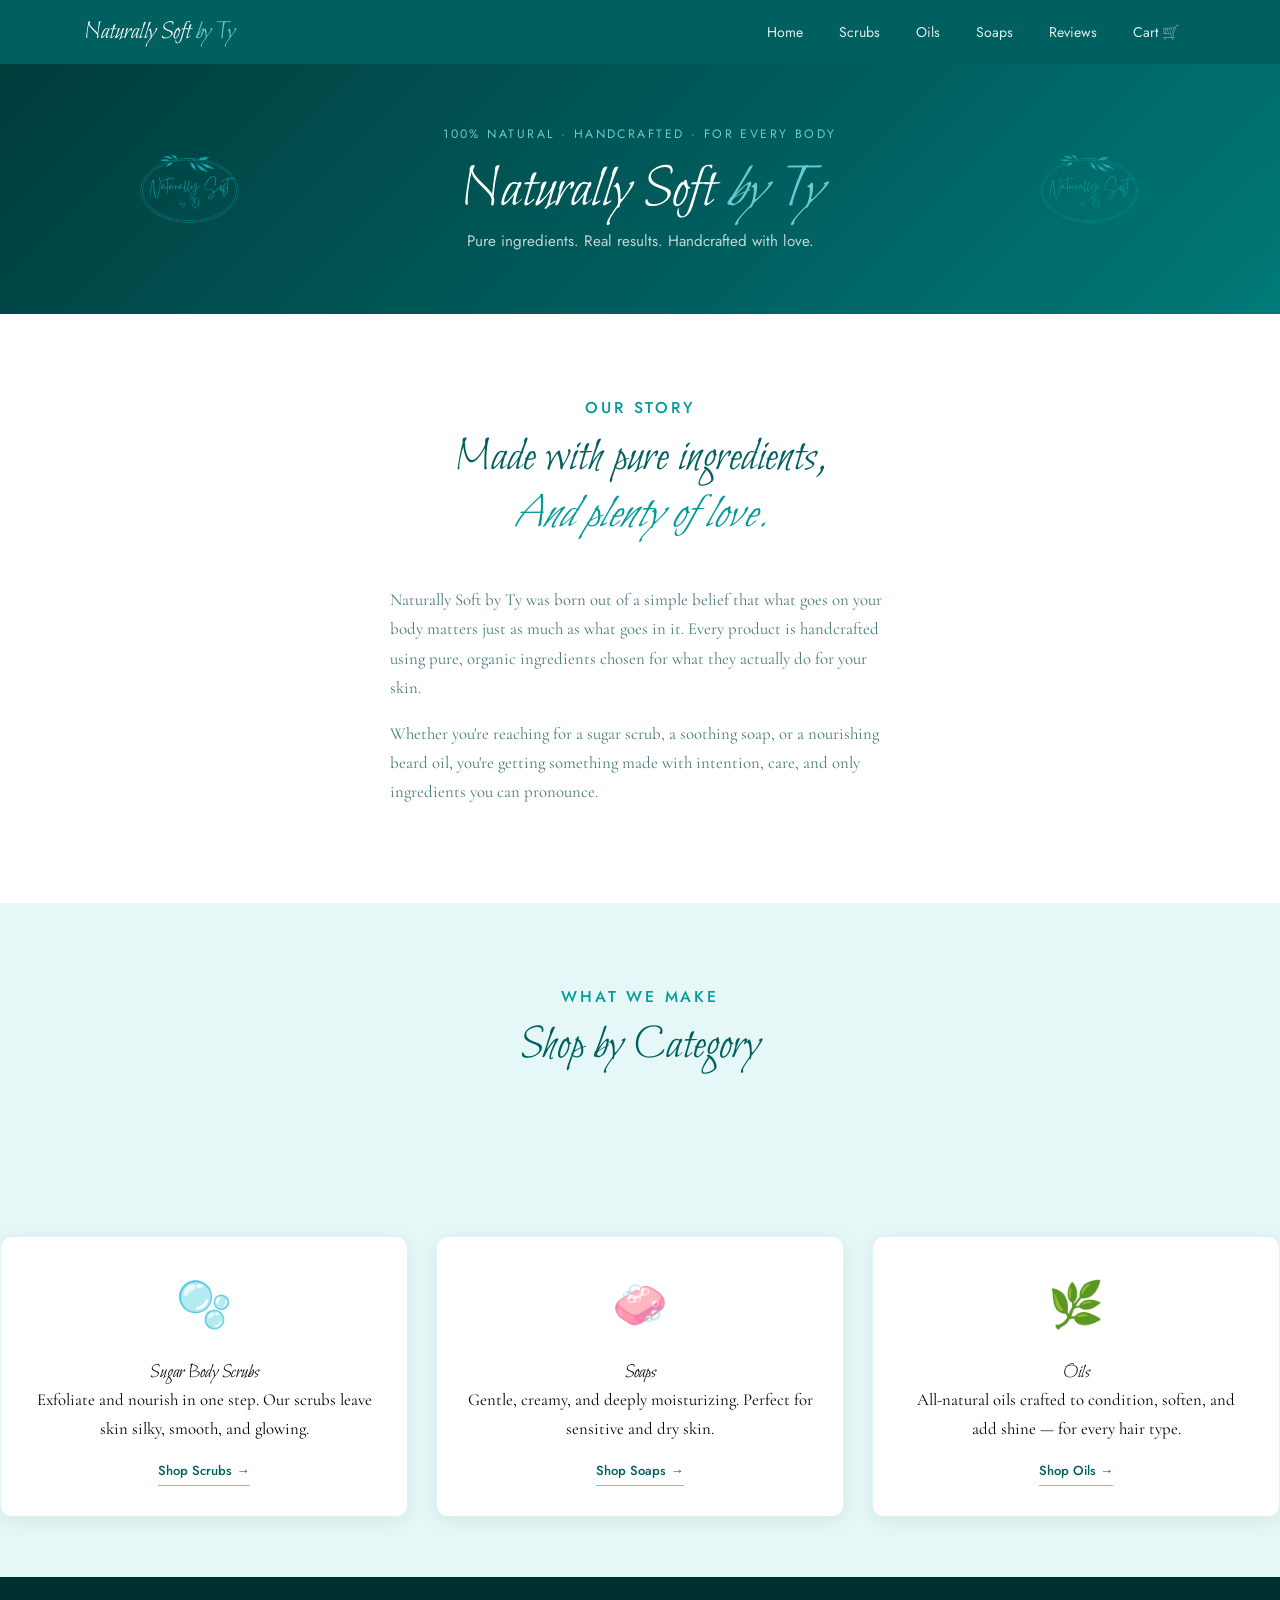
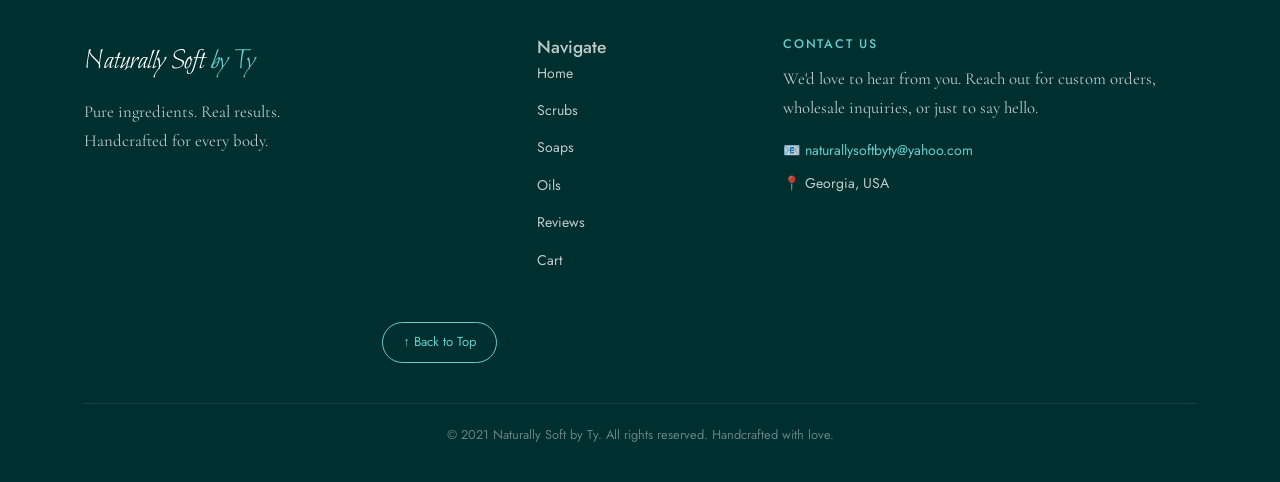
==== index.html @ 8d2d9a73 "Add files via upload" ====
<!DOCTYPE html>
<html lang="en">
<head>
  <meta charset="UTF-8">
  <meta name="viewport" content="width=device-width, initial-scale=1.0">
  <title>Naturally Soft by Ty — Homepage</title>
  <link rel="preconnect" href="https://fonts.googleapis.com">
  <link rel="preconnect" href="https://fonts.gstatic.com" crossorigin>
  <link href="https://fonts.googleapis.com/css2?family=Bilbo&family=Cormorant+Garamond:ital,wght@0,300;0,400;0,600;1,300;1,400&family=Jost:wght@300;400;500&display=swap" rel="stylesheet">
  <link rel="stylesheet" href="styles.css">
</head>
<body>

 
  <nav class="topnav" id="topnav">
    <div class="nav-container">

      <a href="index.html" class="nav-logo">Naturally Soft <span>by Ty</span></a>

      <button class="nav-toggle" id="navToggle" aria-label="Toggle menu">
        <span></span><span></span><span></span>
      </button>

      <ul class="nav-links" id="navLinks">
        <li><a href="index.html" >Home</a></li>
		<li><a href="scrubs.html">Scrubs</a></li>
		<li><a href="oils.html">Oils</a></li> 
		<li><a href="soaps.html">Soaps</a></li>
        <li><a href="reviews.html">Reviews</a></li>
        <li><a href="shoppingcart.html">Cart 🛒</a></li>
      </ul>
    </div>
  </nav>

  <header class="site-header">
    <div class="header-inner">
      <img src="img/logo.png" alt="Naturally Soft Logo" class="header-logo">
      <div class="header-text">
        <p class="header-eyebrow">100% Natural · Handcrafted · For Every Body</p>
        <h1 class="header-title">Naturally Soft <em>by Ty</em></h1>
        <p class="header-sub">Pure ingredients. Real results. Handcrafted with love.</p>
      </div>
      <img src="img/logo.png" alt="Naturally Soft Logo" class="header-logo">
    </div>
  </header>

 
  <main>

   
    <section class="about-section" id="about">
		<div class="container">
        <p class="section-eyebrow">Our Story</p>
        <h2 class="section-heading">Made with pure ingredients,<br><em>And plenty of love.</em></h2>
		</div> 
		
        <div class="about-grid">
         
			<div class="about-text fade-up">
				<p>Naturally Soft by Ty was born out of a simple belief that what goes on your body matters just as much as what goes in it. Every product is handcrafted using pure, organic ingredients chosen for what they actually do for your skin.</p>
				<p>Whether you're reaching for a sugar scrub, a soothing soap, or a nourishing beard oil, you're getting something made with intention, care, and only ingredients you can pronounce.</p>
        
             </div>
		</div>	  
    </section>

      <section class="products-section" id="products">
      <div class="container">
        <p class="section-eyebrow">What We Make</p>
        <h2 class="section-heading">Shop by Category</h2>
		</div>
		</section>

        <div class="product-grid">

          <a href="scrubs.html" class="product-card fade-up">
            <div class="product-icon">🫧</div>
            <h3>Sugar Body Scrubs</h3>
            <p>Exfoliate and nourish in one step. Our scrubs leave skin silky, smooth, and glowing.</p>
            <span class="card-link">Shop Scrubs →</span>
          </a>

          <a href="soaps.html" class="product-card fade-up">
            <div class="product-icon">🧼</div>
            <h3>Soaps </h3>
            <p>Gentle, creamy, and deeply moisturizing. Perfect for sensitive and dry skin.</p>
            <span class="card-link">Shop Soaps →</span>
          </a>

          <a href="oils.html" class="product-card fade-up">
            <div class="product-icon">🌿</div>
            <h3>Oils</h3>
            <p>All-natural oils crafted to condition, soften, and add shine — for every hair type.</p>
            <span class="card-link">Shop Oils →</span>
          </a>

        </div>

      
    
	</main>

  <footer class="site-footer">
    <div class="container">
      <div class="footer-grid">

        <div class="footer-brand">
          <div class="footer-logo">Naturally Soft <span>by Ty</span></div>
          <p>Pure ingredients. Real results.<br>Handcrafted for every body.</p>
        </div>
   
	 <div class="footer-links">
          <h4>Navigate</h4>
          <ul>
            <li><a href="index.html">Home</a></li>
            <li><a href="scrubs.html">Scrubs</a></li>
            <li><a href="soaps.html">Soaps</a></li>
            <li><a href="oils.html"> Oils</a></li>
            <li><a href="reviews.html">Reviews</a></li>
            <li><a href="shoppingcart.html">Cart</a></li>
          </ul>
        </div>
        
       

        <div class="footer-contact" id="contact">
          <h4>Contact Us</h4>
          <p>We'd love to hear from you. Reach out for custom orders, wholesale inquiries, or just to say hello.</p>
          <ul class="contact-list">
            <li>📧 <a href="mailto:naturallysoftbyty@yahoo.com">naturallysoftbyty@yahoo.com</a></li>
            <li>📍 Georgia, USA</li>
          </ul>
        </div>
			<div style="display:flex; align-items:flex-end; justify-content:flex-end;">
				<a href="#top" class="back-to-top">↑ Back to Top</a>
			</div>
      </div>

      <div class="footer-bottom">
        <p>&copy; 2021 Naturally Soft by Ty. All rights reserved. Handcrafted with love.</p>
      </div>
    </div>
  </footer>

  <script>
    
    window.addEventListener('scroll', () => {
      document.getElementById('topnav').classList.toggle('scrolled', window.scrollY > 40);
    });

    
    document.getElementById('navToggle').addEventListener('click', () => {
      document.getElementById('navLinks').classList.toggle('open');
      document.getElementById('navToggle').classList.toggle('open');
    });

        const observer = new IntersectionObserver((entries) => {
      entries.forEach(e => {
        if (e.isIntersecting) {
          e.target.classList.add('visible');
          observer.unobserve(e.target);
        }
      });
    }, { threshold: 0.12 });

    document.querySelectorAll('.fade-up').forEach(el => observer.observe(el));
  </script>

</body>
</html>
---- styles.css ----
:root {
  --primary: #009B99;
  --dark: #005F5F;
  --teal-light: #66CDCC;
  --bg: #E6F7F7;
  --white: #FFFFFF;
  --text: #1A1A1A;
  --muted: #4a7a7a;
  --shadow: 0 4px 20px rgba(0, 91, 91, 0.09);
  --radius: 12px;
  --ease: 0.25s ease;
  --f-display: 'Bilbo', cursive;
  --f-body: 'Cormorant Garamond', Georgia, serif;
  --f-ui: 'Jost', sans-serif;
}

*,
*::before,
*::after {
  box-sizing: border-box;
  margin: 0;
  padding: 0;
}

html {
  scroll-behavior: smooth;
}

img {
  max-width: 100%;
  height: auto;
  display: block;
}

a {
  text-decoration: none;
  color: inherit;
}

p {
  margin-bottom: 1rem;
}

body {
  font-family: var(--f-body);
  font-size: 1.05rem;
  line-height: 1.75;
  background: var(--bg);
  color: var(#1A1A1A);
}

.container {
  max-width: 1160px;
  margin: 0 auto;
  padding: 0 24px;
}

h1,
h2,
h3,
h4 {
  font-family: var(--f-display);
  font-weight: 400;
  line-height: 1.2;
}

h1 {
  font-size: clamp(2.2rem, 5vw, 3.8rem);
}

h2 {
  font-size: clamp(1.8rem, 4vw, 3rem);
  color: var(--dark);
}

h4 {
  font-size: 1.1rem;
  font-family: var(--f-ui);
  font-weight: 500;
}

em {
  font-style: italic;
  color: var(--primary);
}

.section-eyebrow {
  font-family: var(--f-ui);
  font-size: 0.98rem;
  font-weight: 500;
  letter-spacing: 0.18em;
  text-transform: uppercase;
  color: var(--primary);
  margin-bottom: 0.5rem;
  text-align: center;
}

.section-heading,
.product-section-header {
  text-align: center;
  margin-bottom: 2.5rem;
}

.topnav {
  position: sticky;
  top: 0;
  z-index: 1000;
  background: var(--dark);
}

.topnav.scrolled {
  box-shadow: 0 2px 20px rgba(0, 0, 0, 0.18);
}

.nav-container {
  max-width: 1160px;
  margin: 0 auto;
  padding: 0 24px;
  display: flex;
  align-items: center;
  justify-content: space-between;
  height: 64px;
}

.nav-logo {
  font-family: var(--f-display);
  font-size: 1.6rem;
  color: var(--white);
}

.nav-logo span {
  color: var(--teal-light);
}

.nav-logo img {
  height: 44px;
  width: auto;
  object-fit: contain;
}

.nav-links {
  list-style: none;
  display: flex;
  gap: 4px;
}

.nav-links a {
  font-family: var(--f-ui);
  font-size: 0.88rem;
  color: rgba(255, 255, 255, 0.88);
  padding: 8px 16px;
  border-radius: 6px;
  transition: var(--ease);
}

.nav-links a:hover,
.nav-links a.active {
  background: rgba(255, 255, 255, 0.12);
  color: #FFFFFF;
}

.nav-toggle {
  display: none;
  flex-direction: column;
  gap: 5px;
  background: #00000000; /* Transparent */
  border: none;
  cursor: pointer;
}

.nav-toggle span {
  display: block;
  width: 24px;
  height: 2px;
  background: #FFFFFF;
  border-radius: 2px;
}

.site-header,
.products-page-hero,
.reviews-page-hero {
  background: linear-gradient(135deg, #003d3d 0%, #005F5F 60%, #007a78 100%);
  padding: 60px 24px;
  text-align: center;
  color: #FFFFFF;
}

.header-inner {
  max-width: 1000px;
  margin: 0 auto;
  display: flex;
  align-items: center;
  justify-content: center;
  gap: 40px;
  flex-wrap: wrap;
}

.header-logo {
  width: 100px;
  flex-shrink: 0;
  opacity: 0.92;
}

.header-text {
  flex: 1;
  min-width: 220px;
}

.header-eyebrow {
  font-family: var(--f-ui);
  font-size: 0.76rem;
  letter-spacing: 0.2em;
  text-transform: uppercase;
  color: var(--teal-light);
  margin-bottom: 0.6rem;
}

.header-title {
  font-family: var(--f-display);
  color: #FFFFFF;
}

.header-title em {
  color: var(--teal-light);
}

.header-sub {
  font-family: var(--f-ui);
  font-size: 0.95rem;
  color: rgba(255, 255, 255, 0.75);
  margin: 0;
}

.btn,
.submit-btn,
.add-to-cart-btn {
  display: inline-block;
  font-family: var(--f-ui);
  font-size: 0.85rem;
  font-weight: 500;
  padding: 13px 30px;
  border-radius: 50px;
  border: none;
  background: var(--primary);
  color: var(--white);
  cursor: pointer;
  transition: background var(--ease);
  text-align: center;
}

.btn:hover,
.submit-btn:hover,
.add-to-cart-btn:hover {
  background: var(--dark);
}

.add-to-cart-btn {
  width: 100%;
  margin-top: auto;
}

.product-grid,
.reviews-grid,
.product-items-grid {
  display: grid;
  grid-template-columns: repeat(auto-fit, minmax(280px, 1fr));
  gap: 28px;
  margin-top: 40px;
}

.product-items-grid--centered {
  display: flex;
  flex-wrap: wrap;
  justify-content: center;
  gap: 30px;
}

.product-card,
.product-item-card,
.review-card-full {
  background: var(--white);
  border-radius: var(--radius);
  padding: 30px;
  border: 1px solid rgba(0, 155, 153, 0.12);
  box-shadow: var(--shadow);
  transition: transform var(--ease);
}

.product-card:hover,
.product-item-card:hover {
  transform: translateY(-8px);
  box-shadow: 0 12px 36px rgba(0, 91, 91, 0.15);
}

.product-card {
  display: flex;
  flex-direction: column;
  align-items: center;
  text-align: center;
  cursor: pointer;
}

.product-icon {
  font-size: 2.8rem;
  margin-bottom: 16px;
}

.card-link {
  font-family: var(--f-ui);
  font-size: 0.82rem;
  font-weight: 500;
  color: var(--dark);
  border-bottom: 1px solid var(--teal-light);
  padding-bottom: 2px;
  transition: color var(--ease);
}

.product-card:hover .card-link {
  color: var(--dark);
}

.product-item-top {
  background: #f0fafa;
  margin: -30px -30px 20px;
  padding: 30px;
  text-align: center;
  border-radius: 12px 12px 0 0;
}

.product-item-emoji {
  font-size: 3rem;
}

.product-item-body {
  display: flex;
  flex-direction: column;
  flex: 1;
}

.badge {
  display: inline-block;
  font-size: 0.7rem;
  padding: 3px 10px;
  border-radius: 20px;
  background: var(--bg);
  color: var(--dark);
  border: 1px solid var(--teal-light);
  margin: 2px;
}

.size-label {
  font-family: var(--f-ui);
  font-size: 0.75rem;
  font-weight: 500;
  letter-spacing: 0.12em;
  text-transform: uppercase;
  color: var(--muted);
}

.size-options {
  display: flex;
  gap: 8px;
  margin: 12px 0 16px;
  flex-wrap: wrap;
}

.size-btn {
  padding: 7px 14px;
  border-radius: 50px;
  border: 1.5px solid var(--teal-light);
  background: #00000000;
  cursor: pointer;
  font-family: var(--f-ui);
  transition: all var(--ease);
  display: flex;
  flex-direction: column;
  align-items: center;
}

.size-btn:hover,
.size-btn.selected {
  background: var(--primary);
  color: #FFFFFF;
  border-color: var(--primary);
}

.price-tag {
  font-size: 0.72rem;
  opacity: 0.85;
}

.about-section {
  background: var(--white);
  padding: 80px 0;
  text-align: center;
}

.about-grid {
  display: flex;
  align-items: center;
  justify-content: center;
  gap: 40px;
  flex-wrap: wrap;
  text-align: left;
}

.about-text {
  max-width: 500px;
  flex: 1;
  min-width: 260px;
}

.about-text p {
  color: var(--muted);
}

.products-section {
  background: var(--bg);
  padding: 80px 0;
  text-align: center;
}

.cta-banner {
  background: linear-gradient(135deg, var(--primary), var(--dark));
  padding: 80px 0;
  text-align: center;
}

.cta-banner h2 {
  color: #FFFFFF;
  margin-bottom: 12px;
}

.cta-banner p {
  font-family: var(--f-ui);
  color: rgba(255, 255, 255, 0.8);
  margin-bottom: 28px;
}

.product-section:nth-child(even) {
  background: var(--white);
  padding: 72px 0;
}

.product-section:nth-child(odd) {
  background: var(--bg);
  padding: 72px 0;
}

.reviews-masonry {
  columns: 3;
  column-gap: 24px;
  margin-top: 40px;
}

.review-card-full {
  break-inside: avoid;
  margin-bottom: 24px;
  border-top: 4px solid var(--primary);
}

.stars {
  color: var(--primary);
  margin-bottom: 10px;
}

.review-meta {
  display: flex;
  justify-content: space-between;
  align-items: center;
}

.reviewer-name {
  font-family: var(--f-ui);
  font-size: 0.82rem;
  font-weight: 500;
  color: var(--dark);
}

.review-product-tag {
  font-family: var(--f-ui);
  font-size: 0.7rem;
  background: var(--bg);
  color: var(--primary);
  border: 1px solid var(--teal-light);
  padding: 3px 10px;
  border-radius: 20px;
}

.rating-summary {
  background: #FFFFFF;
  padding: 40px 0;
  text-align: center;
  border-bottom: 2px solid var(--bg);
}

.rating-big {
  font-family: var(--f-display);
  font-size: 4.5rem;
  color: var(--dark);
  line-height: 1;
}

.rating-stars-big {
  font-size: 1.6rem;
  color: var(--primary);
  letter-spacing: 4px;
  margin: 6px 0;
}

.rating-count {
  font-family: var(--f-ui);
  font-size: 0.82rem;
  color: var(--muted);
}

.interact-section {
  background: #FFFFFF;
  padding: 72px 0;
}

.interact-grid {
  display: grid;
  grid-template-columns: 1fr 1fr;
  gap: 48px;
  align-items: start;
}

.leave-review-box {
  background: var(--bg);
  border-radius: 16px;
  padding: 36px;
}

.leave-review-box h3 {
  font-family: var(--f-display);
  font-size: 2rem;
  color: var(--dark);
  margin-bottom: 6px;
}

.leave-review-box>p {
  font-family: var(--f-ui);
  font-size: 0.86rem;
  color: var(--muted);
  margin-bottom: 22px;
}

.star-picker {
  display: flex;
  gap: 6px;
  margin-bottom: 20px;
  font-size: 1.6rem;
  cursor: pointer;
}

.star-picker span {
  color: #CCCCCC;
  transition: color 0.15s;
  user-select: none;
}

.star-picker span.lit {
  color: var(--primary);
}

.form-group {
  margin-bottom: 16px;
  text-align: left;
}

.form-group label {
  display: block;
  font-family: var(--f-ui);
  font-size: 0.75rem;
  text-transform: uppercase;
  letter-spacing: 0.08em;
  color: var(--muted);
  margin-bottom: 5px;
}

.form-group input,
.form-group select,
.form-group textarea {
  width: 100%;
  padding: 11px 14px;
  border: 1.5px solid var(--teal-light);
  border-radius: 8px;
  background: var(--white);
  font-family: var(--f-body);
  font-size: 0.92rem;
  color: var(--text);
  outline: none;
  transition: border-color var(--ease);
}

.form-group input:focus,
.form-group select:focus,
.form-group textarea:focus {
  border-color: var(--primary);
}

.form-group textarea {
  resize: vertical;
  min-height: 100px;
}

.contact-box {
  background: var(--dark);
  border-radius: 16px;
  padding: 36px;
  color: rgba(255, 255, 255, 0.85);
}

.contact-box h3 {
  font-family: var(--f-display);
  font-size: 2rem;
  color: #FFFFFF;
  margin-bottom: 20px;
}

.contact-option {
  display: flex;
  gap: 14px;
  margin-bottom: 20px;
}

.contact-option h4 {
  font-family: var(--f-ui);
  font-size: 0.88rem;
  color: var(--teal-light);
  margin-bottom: 4px;
}

.contact-option p {
  font-family: var(--f-ui);
  font-size: 0.84rem;
  color: rgba(255, 255, 255, 0.65);
  margin: 0;
}

.contact-option a {
  color: var(--teal-light);
  transition: color var(--ease);
}

.contact-option a:hover {
  color: #FFFFFF;
}

.cart-container {
  display: flex;
  gap: 32px;
  align-items: flex-start;
  flex-wrap: wrap;
}

.cart-items {
  flex: 1;
  min-width: 280px;
}

.cart-item {
  display: flex;
  align-items: center;
  justify-content: space-between;
  gap: 16px;
  padding: 18px 0;
  border-bottom: 1px solid var(--bg);
}

.cart-item h3 {
  font-size: 1rem;
  color: var(--dark);
  margin-bottom: 4px;
}

.cart-item p {
  font-family: var(--f-ui);
  font-size: 0.8rem;
  color: var(--muted);
  margin: 0;
}

.cart-item-qty {
  display: flex;
  align-items: center;
  gap: 10px;
}

.cart-item-qty button {
  background: var(--bg);
  border: 1px solid var(--teal-light);
  border-radius: 4px;
  width: 28px;
  height: 28px;
  cursor: pointer;
  font-size: 1rem;
  transition: background var(--ease);
}

.cart-item-qty button:hover {
  background: var(--teal-light);
}

.cart-item-qty span {
  font-family: var(--f-ui);
  min-width: 20px;
  text-align: center;
}

.cart-item-price {
  font-family: var(--f-ui);
  font-weight: bold;
  color: var(--dark);
  min-width: 40px;
  text-align: right;
}

.cart-summary {
  background: var(--dark);
  color: #FFFFFF;
  border-radius: var(--radius);
  padding: 28px;
  min-width: 260px;
  max-width: 340px;
}

.cart-summary h3 {
  font-family: var(--f-display);
  font-size: 1.8rem;
  color: #FFFFFF;
  margin-bottom: 20px;
  padding-bottom: 12px;
  border-bottom: 1px solid rgba(255, 255, 255, 0.15);
}

.summary-row {
  display: flex;
  justify-content: space-between;
  font-family: var(--f-ui);
  font-size: 0.92rem;
  color: rgba(255, 255, 255, 0.8);
  margin: 10px 0;
}

.summary-row.total {
  font-size: 1.1rem;
  font-weight: bold;
  color: #FFFFFF;
  border-top: 1px solid rgba(255, 255, 255, 0.2);
  padding-top: 12px;
}

.promo-code {
  display: flex;
  gap: 8px;
  margin: 16px 0;
}

.promo-code input {
  flex: 1;
  padding: 9px 12px;
  border: 1.5px solid rgba(255, 255, 255, 0.25);
  border-radius: 6px;
  background: rgba(255, 255, 255, 0.1);
  color: #FFFFFF;
  font-family: var(--f-ui);
  font-size: 0.88rem;
  outline: none;
}

.promo-code input::placeholder {
  color: rgba(255, 255, 255, 0.5);
}

.apply-btn {
  padding: 9px 16px;
  background: var(--primary);
  color: #FFFFFF;
  border: none;
  border-radius: 6px;
  font-family: var(--f-ui);
  font-size: 0.82rem;
  cursor: pointer;
  transition: background var(--ease);
}

.apply-btn:hover {
  background: rgba(255, 255, 255, 0.2);
}

.checkout-btn {
  display: block;
  width: 100%;
  padding: 13px;
  margin-top: 12px;
  border: none;
  border-radius: 6px;
  font-family: var(--f-ui);
  font-size: 0.9rem;
  font-weight: 500;
  cursor: pointer;
  transition: opacity var(--ease);
  text-align: center;
}

.checkout-btn:hover {
  opacity: 0.88;
}

.checkout-btn.card {
  background: var(--primary);
  color: #FFFFFF;
}

.checkout-btn.paypal {
  background: #ffc439;
  color: #000000;
}

.continue-shopping {
  display: block;
  text-align: center;
  margin-top: 14px;
  font-family: var(--f-ui);
  font-size: 0.85rem;
  color: rgba(255, 255, 255, 0.7);
  text-decoration: underline;
  transition: color var(--ease);
}

.continue-shopping:hover {
  color: #FFFFFF;
}

.site-footer {
  background: #002f2f;
  color: rgba(255, 255, 255, 0.75);
  padding: 60px 0 20px;
  margin-top: 60px;
}

.footer-grid {
  display: grid;
  grid-template-columns: 2fr 1fr 2fr;
  gap: 40px;
  padding-bottom: 40px;
  border-bottom: 1px solid rgba(255, 255, 255, 0.1);
}

.footer-logo {
  font-family: var(--f-display);
  font-size: 1.8rem;
  color: #FFFFFF;
  margin-bottom: 10px;
}

.footer-logo span {
  color: var(--teal-light);
}

.footer-links ul {
  list-style: none;
}

.footer-links li {
  margin-bottom: 8px;
}

.footer-links a {
  font-family: var(--f-ui);
  font-size: 0.88rem;
  transition: color var(--ease);
}

.footer-links a:hover {
  color: var(--teal-light);
}

.footer-contact h4 {
  font-family: var(--f-ui);
  font-size: 0.78rem;
  text-transform: uppercase;
  letter-spacing: 0.14em;
  color: var(--teal-light);
  margin-bottom: 12px;
}

.contact-list {
  list-style: none;
}

.contact-list li {
  font-family: var(--f-ui);
  font-size: 0.88rem;
  margin-bottom: 8px;
}

.contact-list a {
  color: var(--teal-light);
  transition: color var(--ease);
}

.contact-list a:hover {
  color: #FFFFFF;
}

.footer-bottom {
  text-align: center;
  padding-top: 20px;
  font-family: var(--f-ui);
  font-size: 0.8rem;
  color: rgba(255, 255, 255, 0.4);
}

.back-to-top {
  display: inline-flex;
  align-items: center;
  font-family: var(--f-ui);
  font-size: 0.82rem;
  color: var(--teal-light);
  border: 1.5px solid var(--teal-light);
  padding: 8px 20px;
  border-radius: 50px;
  transition: all var(--ease);
}

.back-to-top:hover {
  background: var(--teal-light);
  color: #002f2f;
}

#cartToast {
  position: fixed;
  bottom: 24px;
  right: 24px;
  background: var(--dark);
  color: #FFFFFF;
  padding: 12px 20px;
  border-radius: 8px;
  font-family: var(--f-ui);
  font-size: 0.88rem;
  opacity: 0;
  transform: translateY(10px);
  transition: all 0.3s ease;
  pointer-events: none;
  z-index: 9999;
}

#cartToast.show {
  opacity: 1;
  transform: translateY(0);
}

.fade-up {
  opacity: 0;
  transform: translateY(20px);
  transition: opacity 0.6s ease-out, transform 0.6s ease-out;
}

.fade-up.visible {
  opacity: 1;
  transform: translateY(0);
}

.shipping-select {
  width: 100%;
  padding: 9px 12px;
  border-radius: 6px;
  border: 1.5px solid rgba(255, 255, 255, 0.3);
  background: rgba(255, 255, 255, 0.12);
  color: #FFFFFF;
  font-family: 'Jost', sans-serif;
  font-size: 0.88rem;
  cursor: pointer;
}

.shipping-option {
  background: var(--dark);
  color: #FFFFFF;
}

.payment-label {
  font-family: 'Jost', sans-serif;
  font-size: 0.75rem;
  text-transform: uppercase;
  letter-spacing: 0.1em;
  color: rgba(255, 255, 255, 0.55);
  margin: 20px 0 6px;
}

@media (max-width: 960px) {
  .footer-grid {
    grid-template-columns: 1fr;
    text-align: center;
  }

  .reviews-masonry {
    columns: 2;
  }

  .interact-grid {
    grid-template-columns: 1fr;
  }
}

@media (max-width: 680px) {
  .nav-links {
    display: none;
    flex-direction: column;
    position: absolute;
    top: 64px;
    left: 0;
    right: 0;
    background: var(--dark);
    padding: 20px;
  }

  .nav-links.open {
    display: flex;
  }

  .nav-toggle {
    display: flex;
  }

  .header-logo {
    width: 70px;
  }

  .reviews-masonry {
    columns: 1;
  }

  .cart-container {
    flex-direction: column;
  }

  .cart-summary {
    max-width: 100%;
  }
}
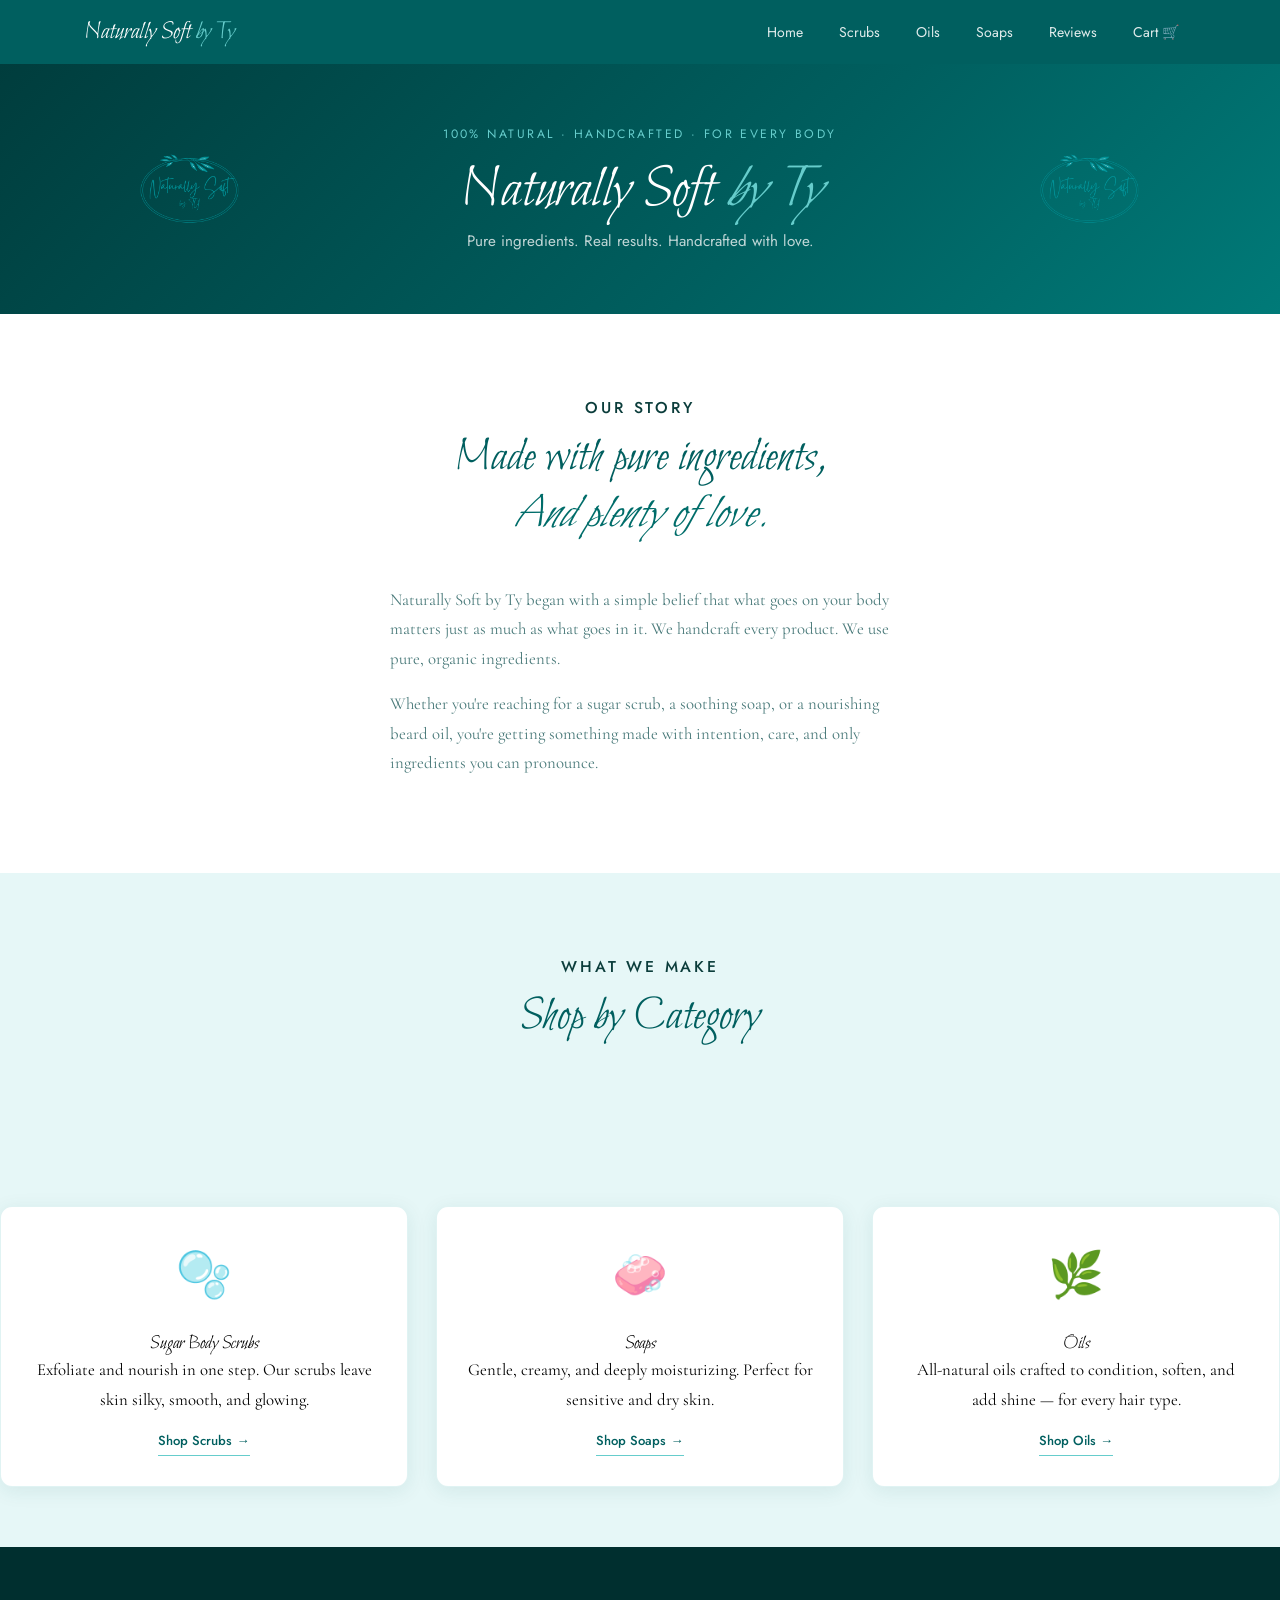
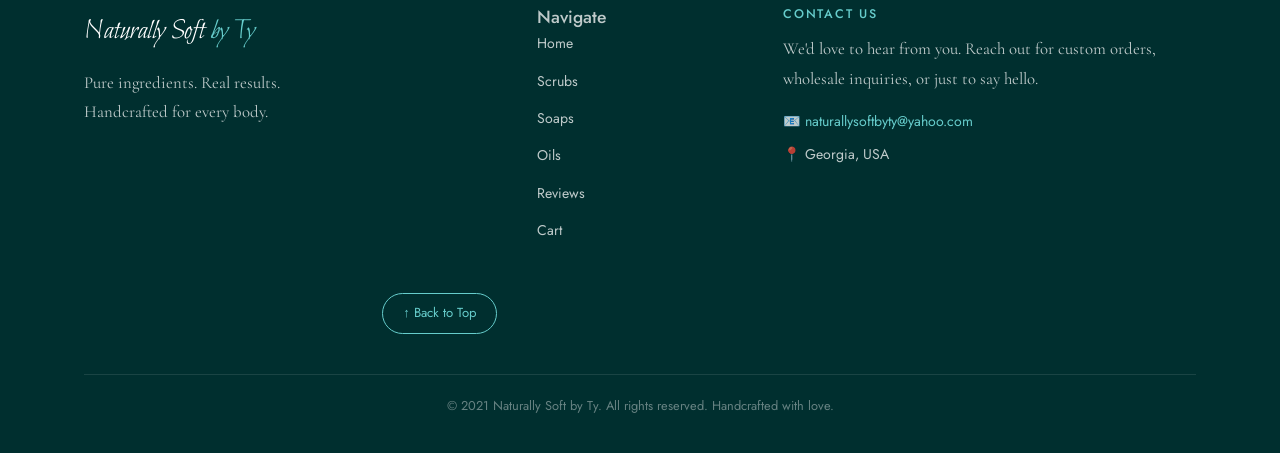
==== commit f9ac5579: "Update index.html" ====
--- a/index.html
+++ b/index.html
@@ -15,7 +15,7 @@
   <nav class="topnav" id="topnav">
     <div class="nav-container">
 
-      <a href="index.html" class="nav-logo">Naturally Soft <span>by Ty</span></a>
+      <div class="nav-logo">Naturally Soft <span>by Ty</span></div>
 
       <button class="nav-toggle" id="navToggle" aria-label="Toggle menu">
         <span></span><span></span><span></span>
@@ -57,7 +57,7 @@
         <div class="about-grid">
          
 			<div class="about-text fade-up">
-				<p>Naturally Soft by Ty was born out of a simple belief that what goes on your body matters just as much as what goes in it. Every product is handcrafted using pure, organic ingredients chosen for what they actually do for your skin.</p>
+				<p>Naturally Soft by Ty began with a simple belief that what goes on your body matters just as much as what goes in it. We handcraft every product. We use pure, organic ingredients.</p>
 				<p>Whether you're reaching for a sugar scrub, a soothing soap, or a nourishing beard oil, you're getting something made with intention, care, and only ingredients you can pronounce.</p>
         
              </div>
--- a/styles.css
+++ b/styles.css
@@ -1,5 +1,5 @@
 :root {
-  --primary: #009B99;
+  --primary: #006d6a;
   --dark: #005F5F;
   --teal-light: #66CDCC;
   --bg: #E6F7F7;
@@ -90,7 +90,7 @@
   font-weight: 500;
   letter-spacing: 0.18em;
   text-transform: uppercase;
-  color: var(--primary);
+  color: #0b3d3b;
   margin-bottom: 0.5rem;
   text-align: center;
 }
@@ -1040,4 +1040,4 @@
   .cart-summary {
     max-width: 100%;
   }
-}+}
